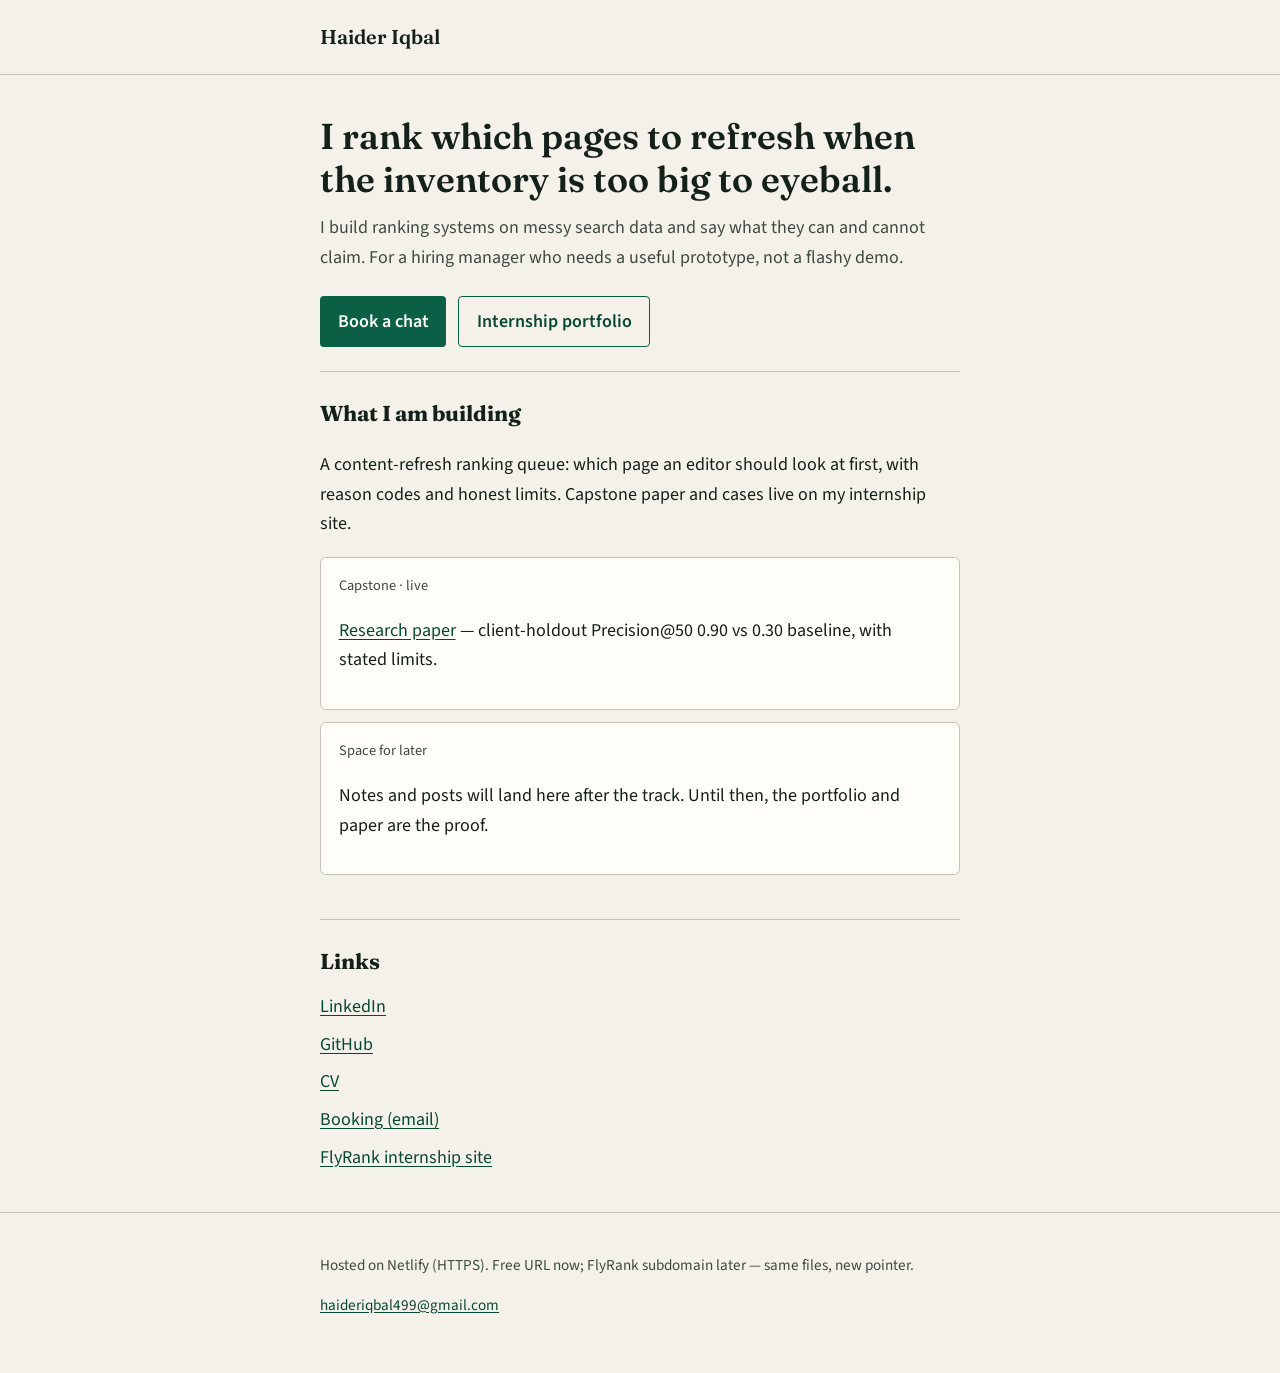
==== site/index.html @ 2ff668d8 "Add Netlify-ready personal hub, CV page, and DNS walkthrough. Co-authored-by: Cursor <cursoragent@cu" ====
<!DOCTYPE html>
<html lang="en">
<head>
  <meta charset="utf-8">
  <meta name="viewport" content="width=device-width, initial-scale=1">
  <link rel="icon" href="favicon.svg" type="image/svg+xml">
  <title>Haider Iqbal — ranking queues for content refresh</title>
  <meta name="description" content="Haider Iqbal builds ranking systems on messy search data and says what they can and cannot claim.">
  <link rel="preconnect" href="https://fonts.googleapis.com">
  <link rel="preconnect" href="https://fonts.gstatic.com" crossorigin>
  <link href="https://fonts.googleapis.com/css2?family=Fraunces:opsz,wght@9..144,500;9..144,600&family=Source+Sans+3:wght@400;600;700&display=swap" rel="stylesheet">
  <link rel="stylesheet" href="styles.css">
</head>
<body>
  <!--
    File map (you should be able to explain each one):
    - index.html — this page: who I am, what I build, links
    - cv.html — short CV page (the CV link target)
    - styles.css — colors, type, layout from the identity kit
    - favicon.svg — HI monogram tab icon
  -->
  <header class="site-header">
    <div class="wrap">
      <a class="brand" href="index.html">Haider Iqbal</a>
    </div>
  </header>

  <main class="wrap">
    <section class="hero">
      <h1>I rank which pages to refresh when the inventory is too big to eyeball.</h1>
      <p class="lede">I build ranking systems on messy search data and say what they can and cannot claim. For a hiring manager who needs a useful prototype, not a flashy demo.</p>
      <div class="actions">
        <a class="btn" href="mailto:haideriqbal499@gmail.com?subject=Book%20a%20chat%20%E2%80%94%20ML%20intern%20%2F%20junior%20role">Book a chat</a>
        <a class="btn btn-ghost" href="https://haideriqbal499.github.io/Flyrank_Ml_internship/">Internship portfolio</a>
      </div>
    </section>

    <section class="section" id="building">
      <h2>What I am building</h2>
      <p>A content-refresh ranking queue: which page an editor should look at first, with reason codes and honest limits. Capstone paper and cases live on my internship site.</p>
      <div class="card">
        <p class="meta">Capstone · live</p>
        <p><a href="https://haideriqbal499.github.io/Flyrank_Ml_internship/paper/">Research paper</a> — client-holdout Precision@50 0.90 vs 0.30 baseline, with stated limits.</p>
      </div>
      <div class="card">
        <p class="meta">Space for later</p>
        <p>Notes and posts will land here after the track. Until then, the portfolio and paper are the proof.</p>
      </div>
    </section>

    <section class="section" id="links">
      <h2>Links</h2>
      <ul class="link-list">
        <!-- Replace LINKEDIN_URL with your real profile before Netlify Drop / portal submit -->
        <li><a href="LINKEDIN_URL">LinkedIn</a></li>
        <li><a href="https://github.com/haideriqbal499">GitHub</a></li>
        <li><a href="cv.html">CV</a></li>
        <li><a href="mailto:haideriqbal499@gmail.com?subject=Book%20a%20chat%20%E2%80%94%20ML%20intern%20%2F%20junior%20role">Booking (email)</a></li>
        <li><a href="https://haideriqbal499.github.io/Flyrank_Ml_internship/">FlyRank internship site</a></li>
      </ul>
    </section>
  </main>

  <footer class="site-footer">
    <div class="wrap">
      <p>Hosted on Netlify (HTTPS). Free URL now; FlyRank subdomain later — same files, new pointer.</p>
      <p><a href="mailto:haideriqbal499@gmail.com">haideriqbal499@gmail.com</a></p>
    </div>
  </footer>
</body>
</html>
---- site/styles.css ----
/* Haider Iqbal — personal hub (Netlify / static)
   Same identity kit as the internship portfolio: Fraunces + Source Sans 3, cream/green. */

:root {
  --ink: #14201a;
  --muted: #3d4a42;
  --paper: #f4f1ea;
  --card: #fffdf8;
  --line: #c9c2b4;
  --accent: #0b5f45;
  --accent-ink: #084833;
  --focus: #c45c26;
  --max: 40rem;
  --font-display: "Fraunces", Georgia, serif;
  --font-body: "Source Sans 3", "Segoe UI", sans-serif;
}

*,
*::before,
*::after {
  box-sizing: border-box;
}

body {
  margin: 0;
  font-family: var(--font-body);
  font-size: 1.125rem;
  line-height: 1.65;
  color: var(--ink);
  background: var(--paper);
}

a {
  color: var(--accent-ink);
  text-underline-offset: 0.15em;
}

a:hover {
  color: var(--focus);
}

a:focus-visible {
  outline: 3px solid var(--focus);
  outline-offset: 3px;
}

.wrap {
  width: min(100% - 2rem, var(--max));
  margin-inline: auto;
}

.site-header {
  padding: 1.25rem 0;
  border-bottom: 1px solid var(--line);
}

.brand {
  font-family: var(--font-display);
  font-weight: 600;
  font-size: 1.25rem;
  color: var(--ink);
  text-decoration: none;
}

.hero {
  padding: 2.5rem 0 1.5rem;
}

h1 {
  font-family: var(--font-display);
  font-weight: 600;
  font-size: clamp(1.75rem, 4vw, 2.25rem);
  line-height: 1.2;
  margin: 0 0 0.75rem;
}

.lede {
  color: var(--muted);
  margin: 0 0 1.5rem;
}

.btn {
  display: inline-flex;
  align-items: center;
  justify-content: center;
  min-height: 44px;
  padding: 0.6rem 1.1rem;
  background: var(--accent);
  color: #fffdf8;
  text-decoration: none;
  font-weight: 600;
  border-radius: 4px;
}

.btn:hover {
  background: var(--accent-ink);
  color: #fffdf8;
}

.btn-ghost {
  background: transparent;
  color: var(--accent-ink);
  border: 1px solid var(--accent);
}

.btn-ghost:hover {
  color: var(--focus);
  border-color: var(--focus);
}

.actions {
  display: flex;
  flex-wrap: wrap;
  gap: 0.75rem;
}

.section {
  padding: 1.5rem 0 2rem;
  border-top: 1px solid var(--line);
}

h2 {
  font-family: var(--font-display);
  font-size: 1.35rem;
  margin: 0 0 0.75rem;
}

.link-list {
  list-style: none;
  padding: 0;
  margin: 0;
}

.link-list li {
  margin: 0.5rem 0;
}

.card {
  background: var(--card);
  border: 1px solid var(--line);
  border-radius: 6px;
  padding: 1rem 1.1rem;
  margin: 0.75rem 0;
}

.meta {
  font-size: 0.9rem;
  color: var(--muted);
  margin: 0 0 0.35rem;
}

.site-footer {
  padding: 1.5rem 0 2.5rem;
  border-top: 1px solid var(--line);
  font-size: 0.95rem;
  color: var(--muted);
}

.cv-block h2 {
  margin-top: 1.75rem;
}

.cv-block ul {
  margin: 0.35rem 0 0;
  padding-left: 1.2rem;
}
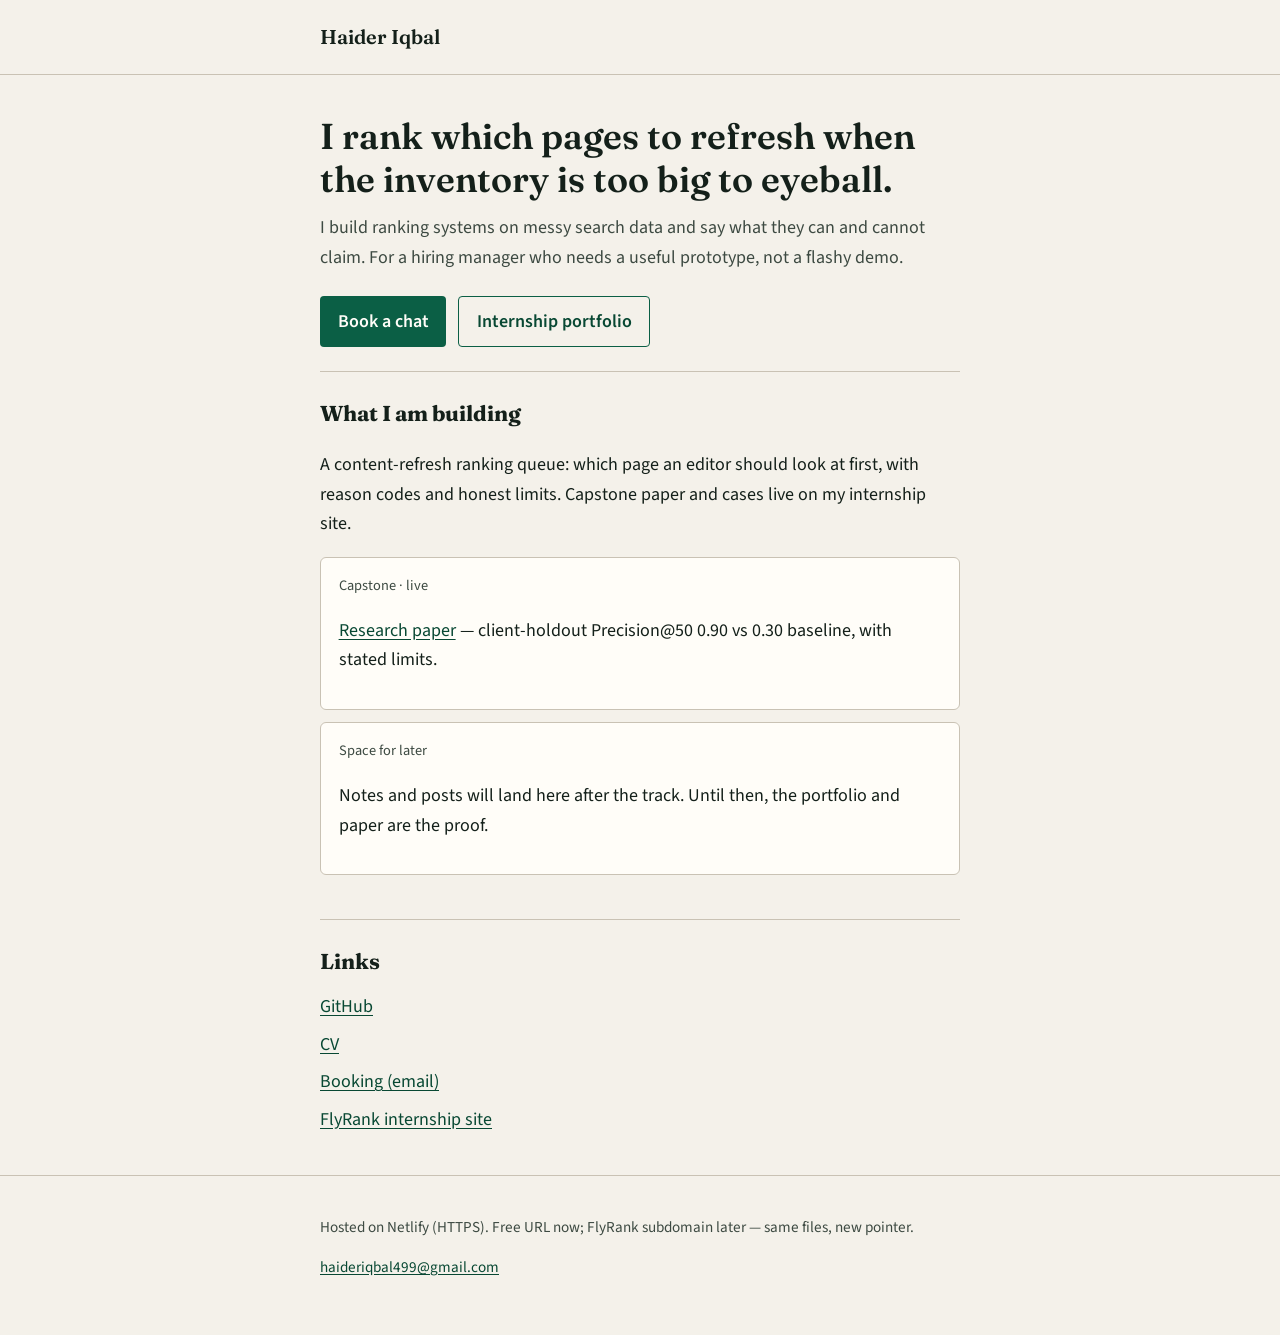
==== commit ca93aa54: "Harden portfolio for Week 9 break-your-own-site checkpoint. Remove broken LinkedIn placeholders, add" ====
--- a/site/index.html
+++ b/site/index.html
@@ -6,6 +6,12 @@
   <link rel="icon" href="favicon.svg" type="image/svg+xml">
   <title>Haider Iqbal — ranking queues for content refresh</title>
   <meta name="description" content="Haider Iqbal builds ranking systems on messy search data and says what they can and cannot claim.">
+  <link rel="canonical" href="https://haideriqbal.netlify.app/">
+  <meta property="og:type" content="website">
+  <meta property="og:title" content="Haider Iqbal — ranking queues for content refresh">
+  <meta property="og:description" content="Haider Iqbal builds ranking systems on messy search data and says what they can and cannot claim.">
+  <meta property="og:image" content="https://haideriqbal499.github.io/Flyrank_Ml_internship/img/og-share.png">
+  <meta name="twitter:card" content="summary_large_image">
   <link rel="preconnect" href="https://fonts.googleapis.com">
   <link rel="preconnect" href="https://fonts.gstatic.com" crossorigin>
   <link href="https://fonts.googleapis.com/css2?family=Fraunces:opsz,wght@9..144,500;9..144,600&family=Source+Sans+3:wght@400;600;700&display=swap" rel="stylesheet">
@@ -51,8 +57,6 @@
     <section class="section" id="links">
       <h2>Links</h2>
       <ul class="link-list">
-        <!-- Replace LINKEDIN_URL with your real profile before Netlify Drop / portal submit -->
-        <li><a href="LINKEDIN_URL">LinkedIn</a></li>
         <li><a href="https://github.com/haideriqbal499">GitHub</a></li>
         <li><a href="cv.html">CV</a></li>
         <li><a href="mailto:haideriqbal499@gmail.com?subject=Book%20a%20chat%20%E2%80%94%20ML%20intern%20%2F%20junior%20role">Booking (email)</a></li>
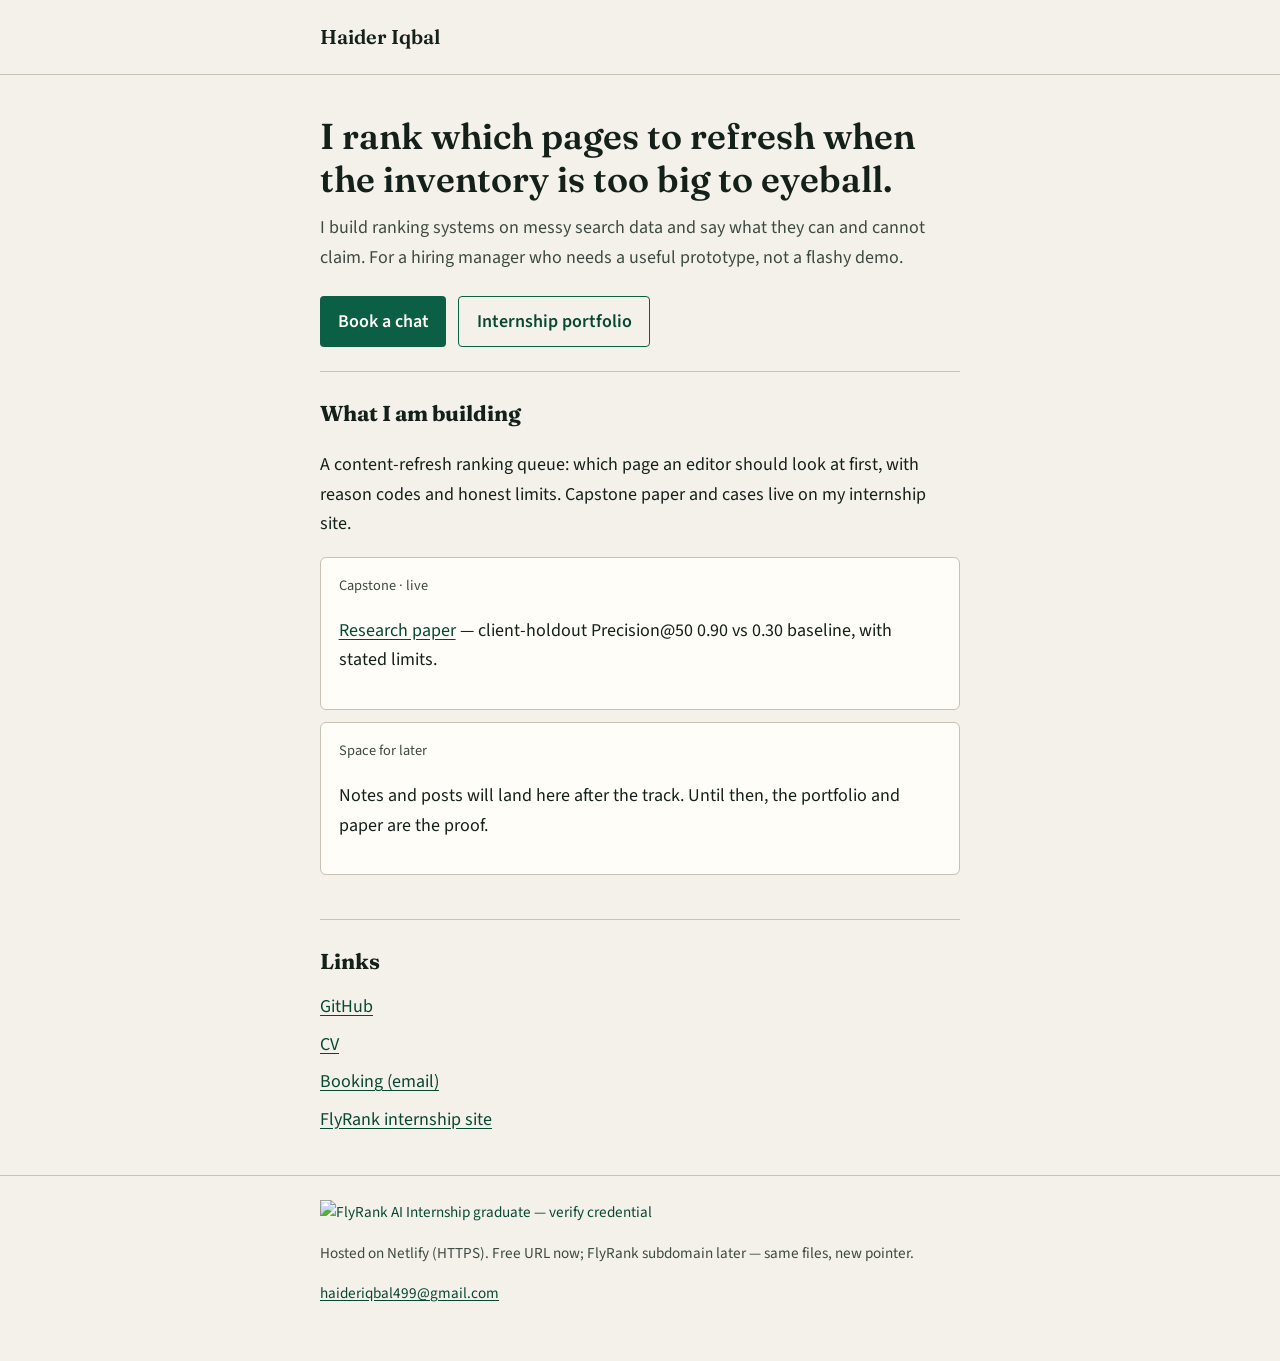
==== commit 9c6a07f9: "Add graduate badge, analytics hook, and Plant Your Flag launch checklist. Co-authored-by: Cursor <cu" ====
--- a/site/index.html
+++ b/site/index.html
@@ -67,9 +67,15 @@
 
   <footer class="site-footer">
     <div class="wrap">
+      <p class="graduate-badge">
+        <a href="https://internship.flyrank.ai/verify" rel="noopener noreferrer">
+          <img src="flyrank-graduate-badge.svg" width="200" height="52" alt="FlyRank AI Internship graduate — verify credential">
+        </a>
+      </p>
       <p>Hosted on Netlify (HTTPS). Free URL now; FlyRank subdomain later — same files, new pointer.</p>
       <p><a href="mailto:haideriqbal499@gmail.com">haideriqbal499@gmail.com</a></p>
     </div>
   </footer>
+  <script defer src="js/analytics.js"></script>
 </body>
 </html>
--- a/site/styles.css
+++ b/site/styles.css
@@ -156,6 +156,20 @@
   color: var(--muted);
 }
 
+.site-footer .graduate-badge {
+  margin: 0 0 1rem;
+}
+
+.site-footer .graduate-badge a {
+  display: inline-block;
+  text-decoration: none;
+}
+
+.site-footer .graduate-badge img {
+  width: 200px;
+  height: auto;
+}
+
 .cv-block h2 {
   margin-top: 1.75rem;
 }
